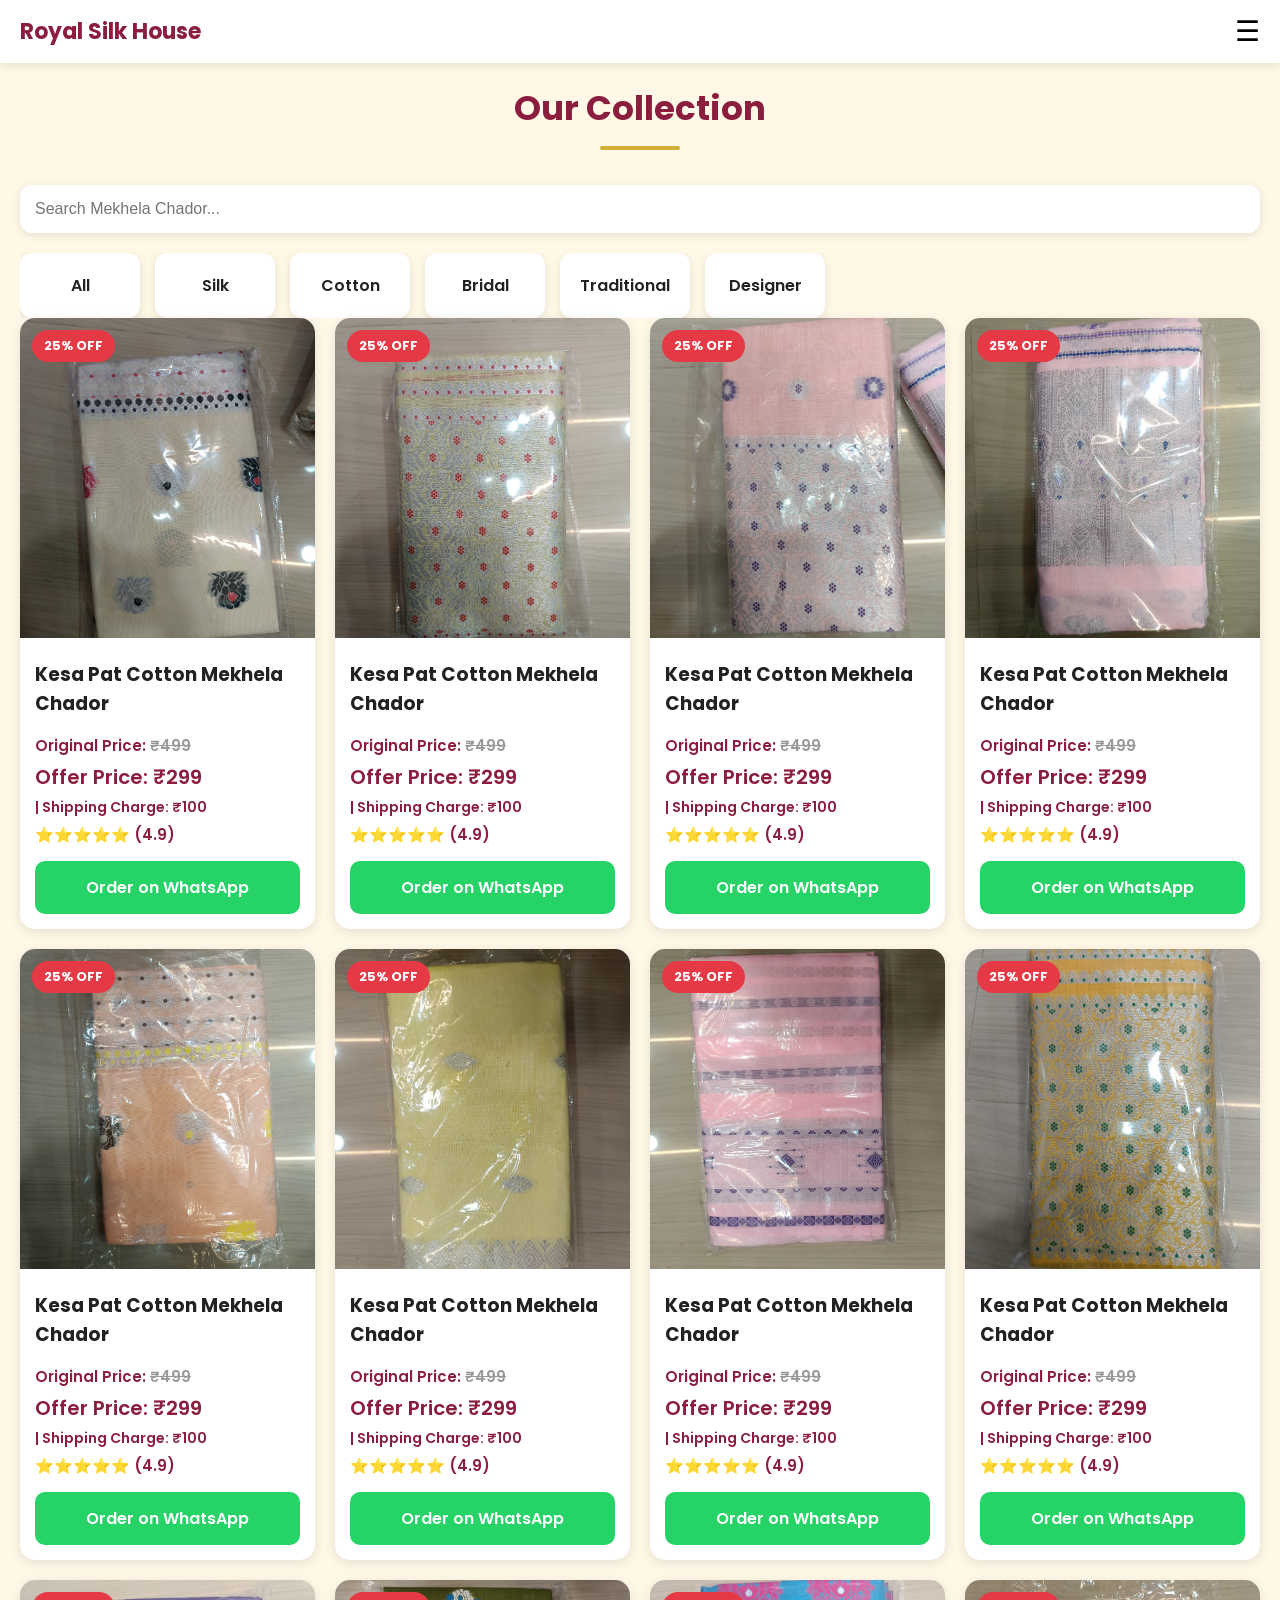
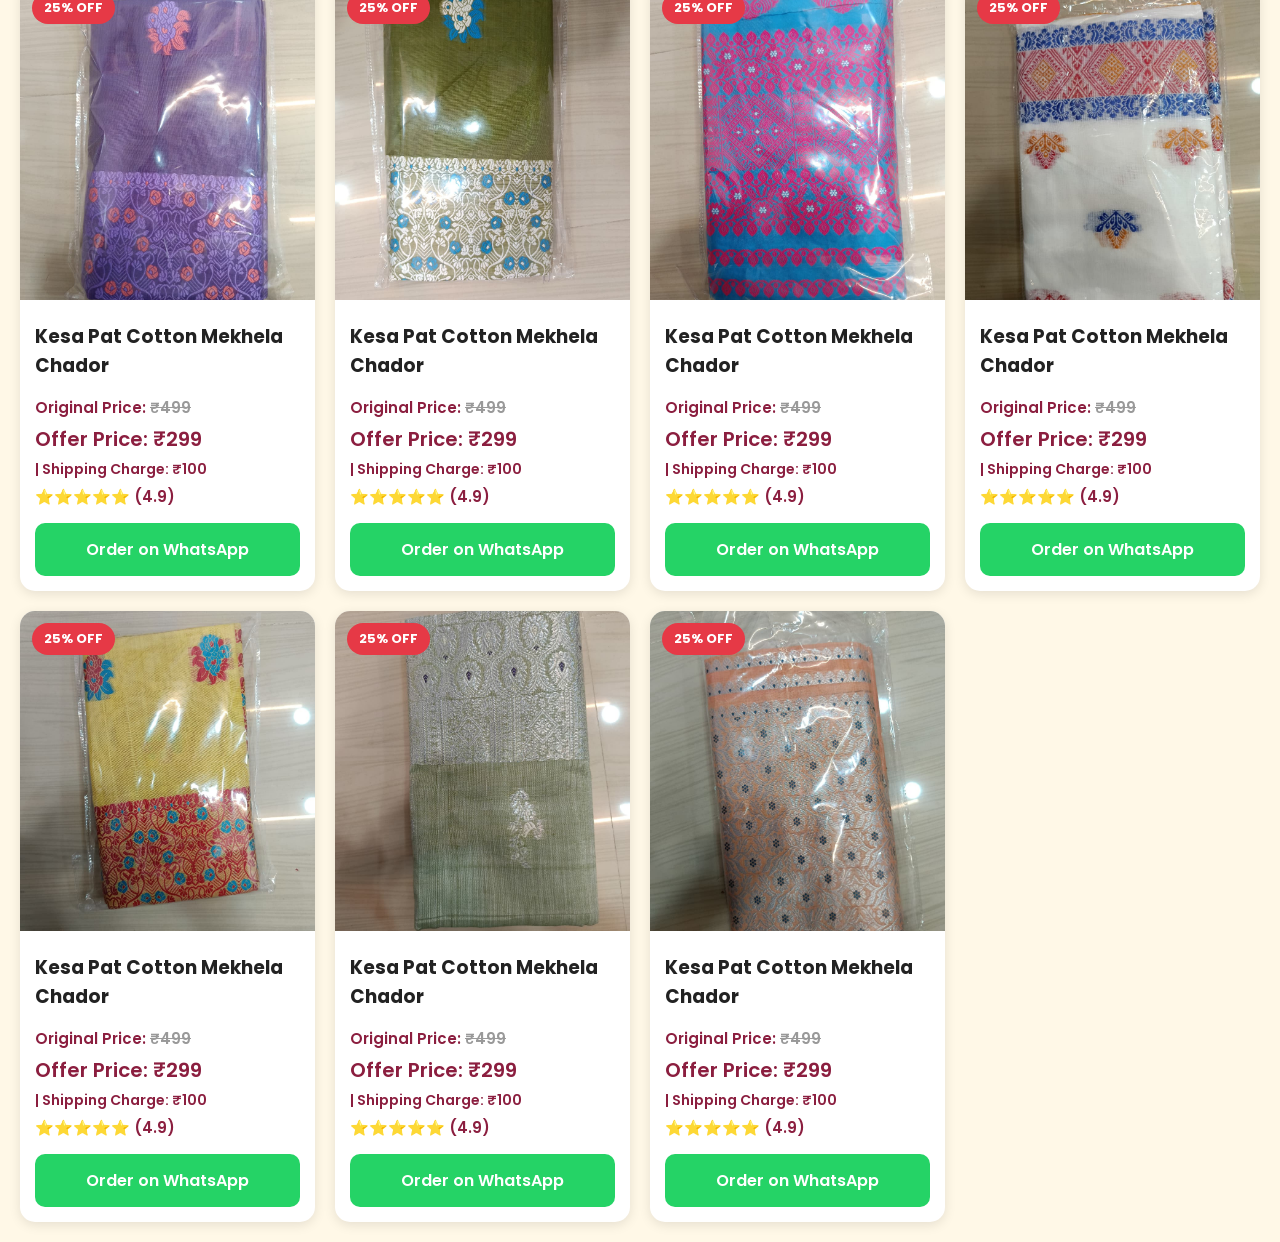
==== shop.html @ 2facc101 "Royal Silk House website" ====
<!DOCTYPE html>
<html lang="en">
<head>
    <meta charset="UTF-8">
    <meta name="viewport" content="width=device-width, initial-scale=1.0">
    <title>Shop | Royal Silk House</title>

    <link rel="stylesheet" href="style.css">

    <link rel="preconnect" href="https://fonts.googleapis.com">
    <link rel="preconnect" href="https://fonts.gstatic.com" crossorigin>
    <link href="https://fonts.googleapis.com/css2?family=Poppins:wght@300;400;500;600;700&display=swap" rel="stylesheet">
</head>
<body>

    <!-- Header -->
    <header class="header">

        <div class="logo">
            <h2>Royal Silk House</h2>
        </div>

        <button class="menu-btn">
            ☰
        </button>

    </header>
    <div class="mobile-menu" id="mobile-menu">

    <a href="index.html"> Home</a>

    <a href="shop.html"> Shop</a>

    <a href="index.html#contact"> Contact</a>

    <a href="https://wa.me/918822016942">💬 WhatsApp</a>

</div>
<section class="shop-page">

    <h2 class="section-title">
        Our Collection
    </h2>

    <div class="search-box">
        <input
            type="text"
            id="search-input"
            placeholder="Search Mekhela Chador..."
        >
    </div>

    <div class="category-container">


        <div class="category-card" data-category="All">All</div>
        
        <div class="category-card" data-category="Silk">Silk</div>

        <div class="category-card" data-category="Cotton">Cotton</div>

        <div class="category-card" data-category="Bridal">Bridal</div>

        <div class="category-card" data-category="Traditional">Traditional</div>

        <div class="category-card" data-category="Designer">Designer</div>

    </div>

    <div class="products-grid" id="products-container">

    </div>
<!-- Product Popup -->

<div class="popup" id="popup">

    <div class="popup-content">

        <span class="close-popup">&times;</span>

        <img id="popup-image">

        <h2 id="popup-name"></h2>

        <p id="popup-original"></p>

        <p id="popup-offer"></p>

        <p id="popup-shipping"></p>

        <a id="popup-whatsapp"
        class="whatsapp-btn"
        target="_blank">

        Order on WhatsApp

        </a>

    </div>

</div>
</section>

   <script src="script.js?v=2"></script>

</body>
</html>
---- style.css ----
*{
    margin:0;
    padding:0;
    box-sizing:border-box;
}

body{
    font-family:'Poppins', sans-serif;
    background:#FFF8E7;
    color:#222;
}

.header{
    background: white;
    padding:15px 20px;
    display:flex;
    justify-content:space-between;
    align-items:center;
    position:sticky;
    top:0;
    z-index:100;
    box-shadow:0 2px 10px rgba(0,0,0,.1);
}

.logo h2{
    color:#8B1E3F;
    font-size:22px;
    font-weight:700;
}

.menu-btn{
    border:none;
    background:none;
    font-size:28px;
    cursor:pointer;
}

.hero{
    min-height:70vh;
    background:
    linear-gradient(rgba(0,0,0,.45),rgba(0,0,0,.45)),
    url("banner.png");
    background-size:cover;
    background-position:center;
    display:flex;
    align-items:center;
    padding:20px;
}

.hero-content{
    color:white;
    max-width:600px;
    animation:fadeIn 1s ease;
}

.hero h1{
    font-size:52px;
    margin-bottom:18px;
    line-height:1.2;
    font-weight:700;
}

.hero p{
    font-size:18px;
    line-height:1.8;
    margin-bottom:30px;
    max-width:520px;
}

.shop-btn{
    display:inline-block;
    background:#D4AF37;
    color:#222;
    text-decoration:none;
    padding:16px 32px;
    border-radius:50px;
    font-weight:700;
    transition:.3s;
}

.shop-btn:hover{
    background:#c89b1e;
    transform:translateY(-3px);
}

.categories{
    padding:50px 20px;
}

.section-title{
    text-align:center;
    color:#8B1E3F;
    margin-bottom:35px;
    font-size:34px;
    font-weight:700;
    position:relative;
}

.section-title::after{
    content:"";
    width:80px;
    height:4px;
    background:#D4AF37;
    display:block;
    margin:12px auto 0;
    border-radius:50px;
}

.category-container{
    display:flex;
    gap:15px;
    overflow-x:auto;
}

.category-container::-webkit-scrollbar{
    display:none;
}

.category-card{
    min-width:120px;
    background:white;
    padding:20px;
    border-radius:12px;
    text-align:center;
    font-weight:600;
    box-shadow:0 2px 10px rgba(0,0,0,.1);
}

.featured-products{
    padding:20px;
}

.products-grid{
    display:grid;
    gap:20px;
}

.product-card{
    background:white;
    border-radius:15px;
    overflow:hidden;
    box-shadow:0 3px 12px rgba(0,0,0,.1);
    transition:0.3s;
}

.product-card:hover{
    transform:translateY(-8px);
    box-shadow:0 8px 20px rgba(0,0,0,.2);
}

.product-card h3{
    padding:15px 15px 8px;
}

.product-card p{
    padding:0 15px;
    color:#8B1E3F;
    font-weight:600;
}

.whatsapp-btn{
    display:block;
    margin:15px;
    text-align:center;
    background:#25D366;
    color:white;
    text-decoration:none;
    padding:14px;
    border-radius:10px;
    font-weight:600;
}

.contact{
    padding:50px 20px;
}

.contact-box{
    background:white;
    padding:30px;
    border-radius:15px;
    text-align:center;
    box-shadow:0 3px 15px rgba(0,0,0,.1);
}

.contact-box h3{
    color:#8B1E3F;
    margin-bottom:10px;
}

.contact-box p{
    margin-bottom:20px;
}

.contact-btn{
    display:inline-block;
    background:#25D366;
    color:white;
    text-decoration:none;
    padding:14px 25px;
    border-radius:10px;
    font-weight:600;
}

.footer{
    background:#8B1E3F;
    color:white;
    text-align:center;
    padding:20px;
    margin-top:50px;
}

.floating-whatsapp{
    position:fixed;
    bottom:20px;
    right:20px;
    background:#25D366;
    color:white;
    text-decoration:none;
    padding:15px 18px;
    border-radius:50px;
    font-weight:600;
    box-shadow:0 5px 20px rgba(0,0,0,.2);
    z-index:1000;
}

.shop-page{
    padding:20px;
}

.search-box{
    margin-bottom:20px;
}

.search-box input{
    width:100%;
    padding:15px;
    border:none;
    border-radius:12px;
    font-size:16px;
    outline:none;
    box-shadow:0 2px 10px rgba(0,0,0,.1);
}

.products-grid{
    display:grid;
    grid-template-columns:repeat(auto-fit,minmax(250px,1fr));
    gap:20px;
}

.product-card img{
    width:100%;
    height:320px;
    object-fit:cover;
    transition:.4s;
}

.product-card:hover img{
    transform:scale(1.05);
}

.about{
    padding:50px 20px;
}

.about-box{
    background:white;
    padding:25px;
    border-radius:15px;
    box-shadow:0 3px 15px rgba(0,0,0,.1);
    text-align:center;
    line-height:1.8;
}

.logo img{
    width:150px;
    height:auto;
}

.shipping{
    display:block;
    color:#666;
    font-size:14px;
    font-weight:500;
    margin-top:5px;
}

/* Product Image */
.product-image{
    position: relative;
    overflow: hidden;
}

.product-image img{
    width:100%;
    height:320px;
    object-fit:cover;
    transition:0.4s;
}

/* Image Zoom */
.product-card:hover .product-image img{
    transform:scale(1.08);
}

/* Card Hover */
.product-card{
    transition:0.3s;
}

.product-card:hover{
    transform:translateY(-8px);
    box-shadow:0 10px 25px rgba(0,0,0,.18);
}

/* Offer Badge */
.offer-badge{
    position:absolute;
    top:12px;
    left:12px;
    background:#e63946;
    color:#fff;
    padding:6px 12px;
    border-radius:20px;
    font-size:13px;
    font-weight:700;
}

.old-price{
    color:#666;
    font-size:15px;
    padding:0 15px;
    margin-top:8px;
}

.old-price span{
    text-decoration:line-through;
    color:#999;
    font-weight:600;
}

.price{
    color:#8B1E3F;
    font-size:20px;
    font-weight:700;
    padding:0 15px;
    margin-top:5px;
}

.rating{
    color:#ff9800;
    font-size:15px;
    font-weight:600;
    padding:0 15px;
    margin-top:5px;
}

/* Mobile Menu */

.mobile-menu{
    display:none;
    flex-direction:column;
    background:white;
    box-shadow:0 5px 15px rgba(0,0,0,.15);
}

.mobile-menu a{
    text-decoration:none;
    color:#222;
    padding:15px 20px;
    border-bottom:1px solid #eee;
    font-weight:600;
}

.mobile-menu a:hover{
    background:#FFF8E7;
}

.mobile-menu.show{
    display:flex;
}

@keyframes fadeIn{

from{
    opacity:0;
    transform:translateY(30px);
}

to{
    opacity:1;
    transform:translateY(0);
}

}

/* Popup */

.popup{

display:none;
position:fixed;
top:0;
left:0;
width:100%;
height:100%;
background:rgba(0,0,0,.7);
justify-content:center;
align-items:center;
z-index:9999;

}

.popup-content{

background:white;
padding:20px;
border-radius:15px;
width:90%;
max-width:400px;
text-align:center;
position:relative;

}

.popup-content img{

width:100%;
border-radius:12px;
margin-bottom:15px;

}

.close-popup{

position:absolute;
top:10px;
right:15px;
font-size:30px;
cursor:pointer;
font-weight:bold;

}
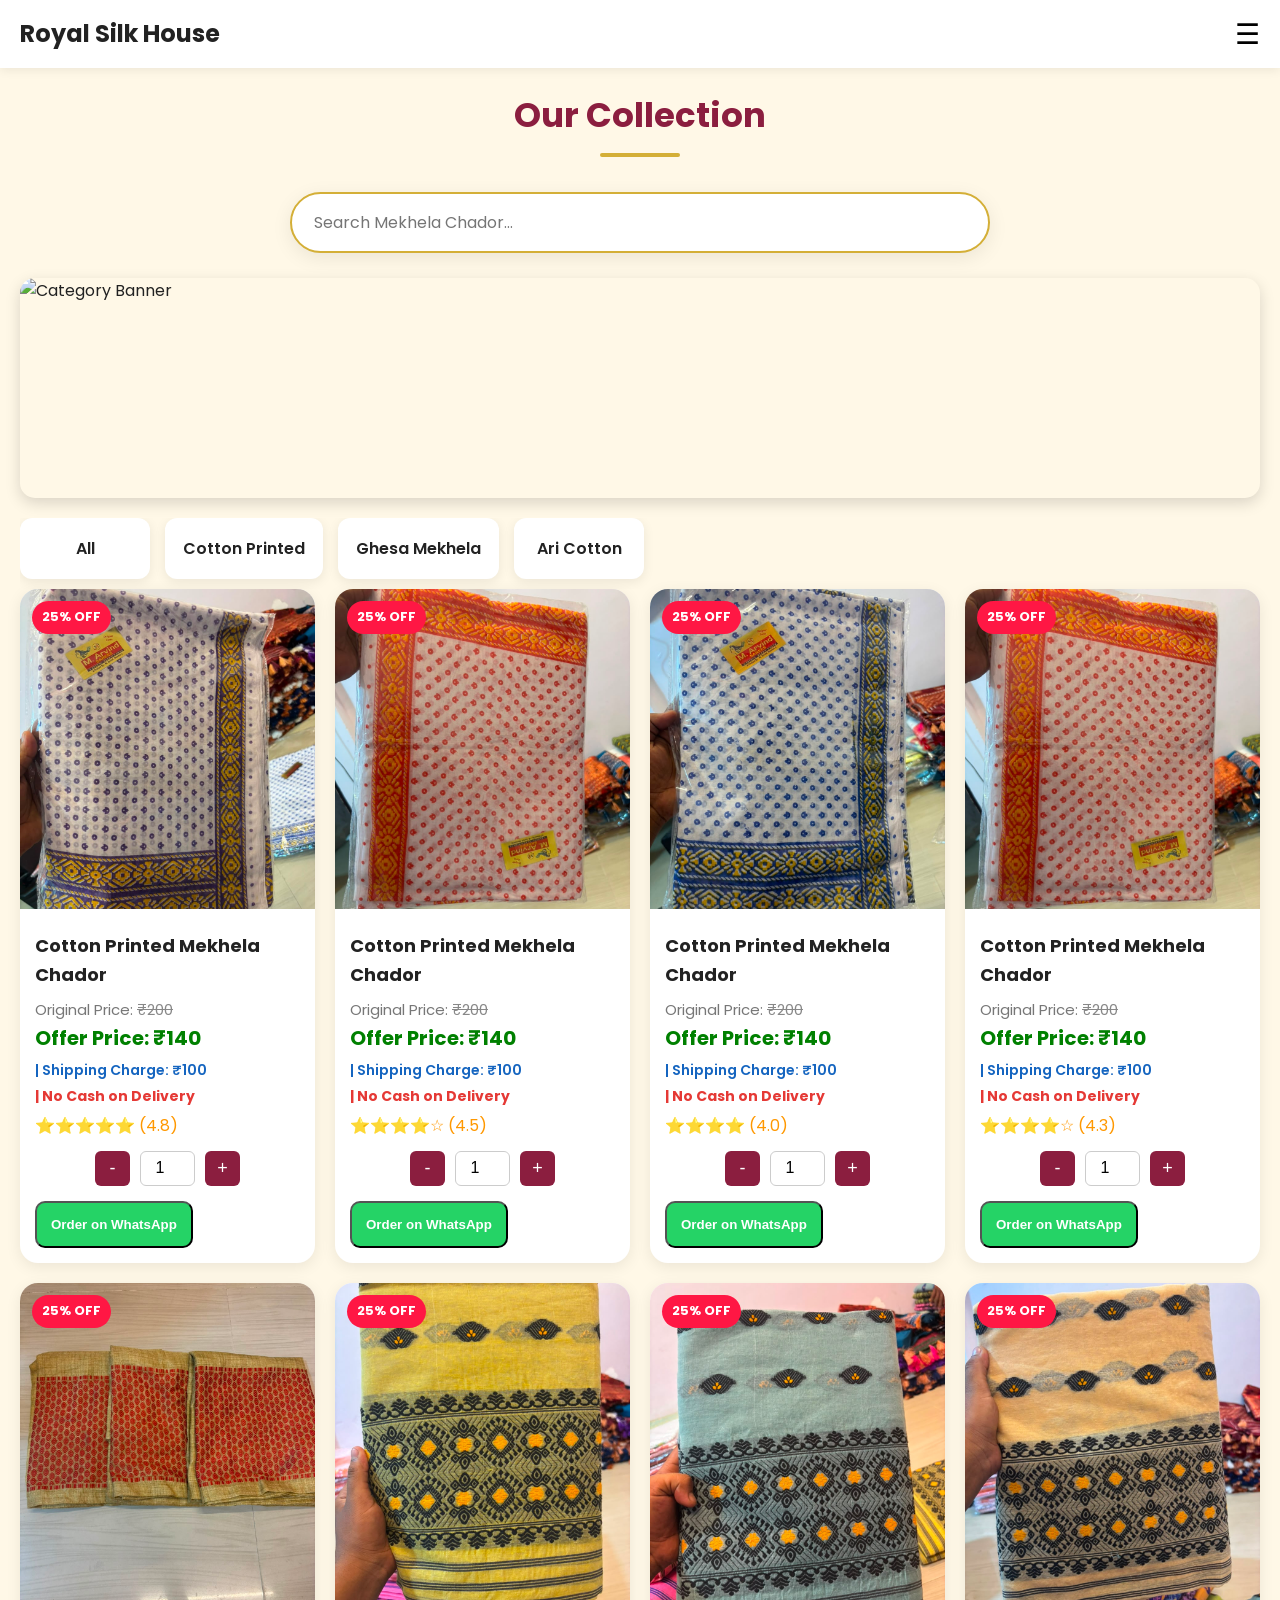
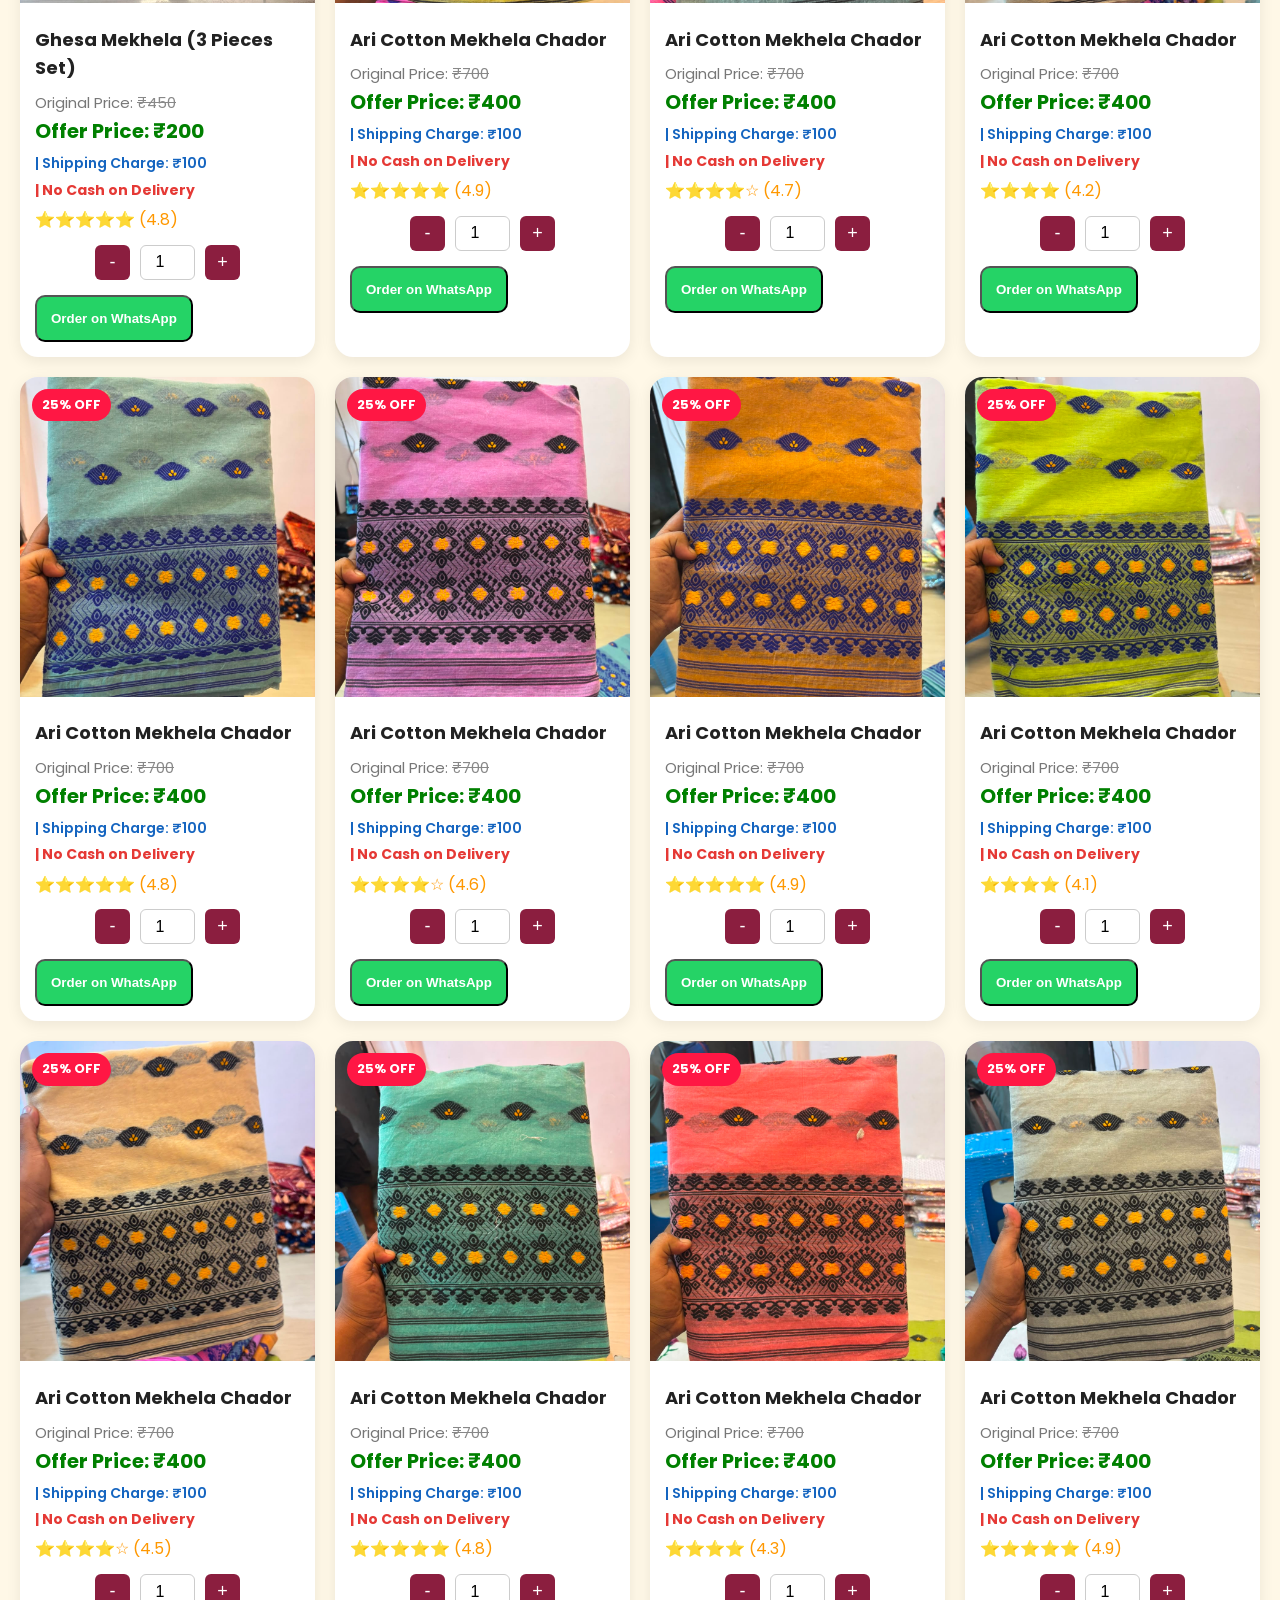
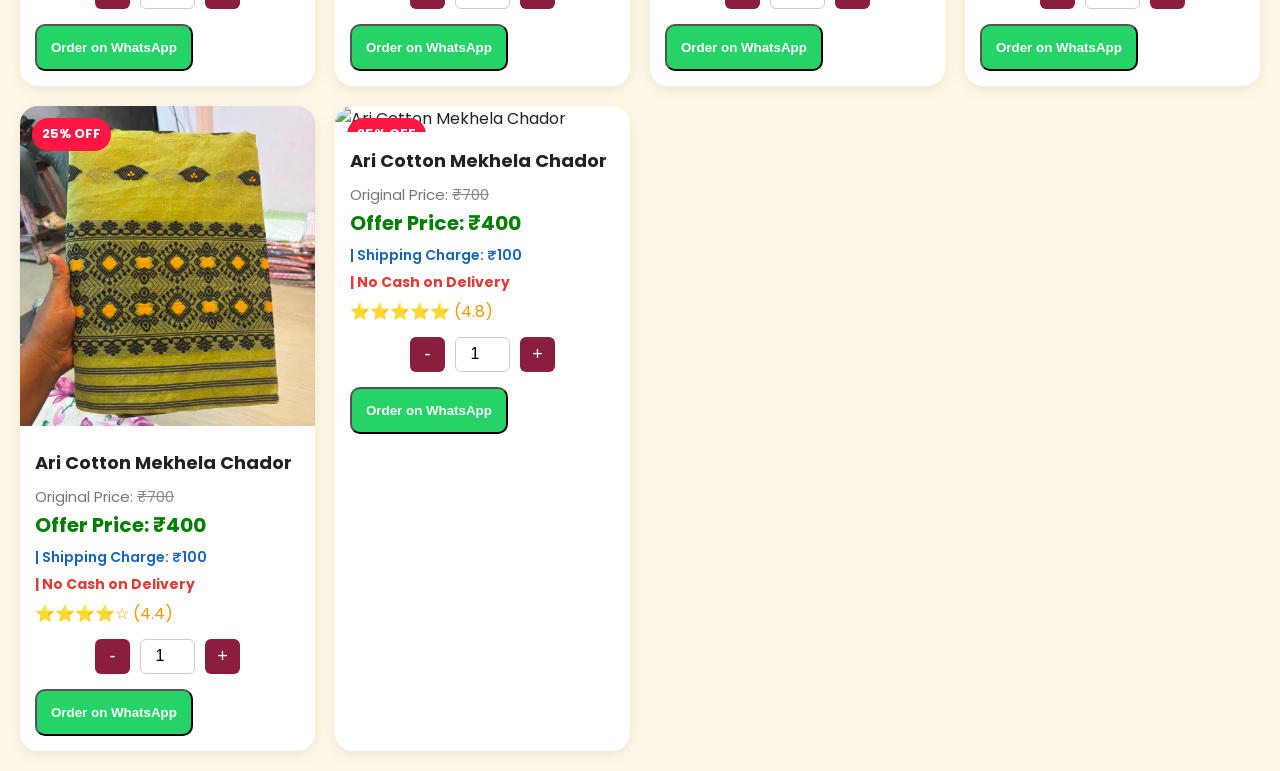
==== commit d37060bb: "B Update mobile product grid [O" ====
--- a/shop.html
+++ b/shop.html
@@ -50,20 +50,25 @@
         >
     </div>
 
+    <div class="category-banner">
+
+        <img
+        id="category-banner-image"
+        src=""
+        alt="Category Banner">
+
+    </div>
+
     <div class="category-container">
 
 
         <div class="category-card" data-category="All">All</div>
         
-        <div class="category-card" data-category="Silk">Silk</div>
+        <div class="category-card" data-category="Cotton Printed">Cotton Printed</div>
 
-        <div class="category-card" data-category="Cotton">Cotton</div>
+        <div class="category-card" data-category="Ghesa Mekhela">Ghesa Mekhela</div>
 
-        <div class="category-card" data-category="Bridal">Bridal</div>
-
-        <div class="category-card" data-category="Traditional">Traditional</div>
-
-        <div class="category-card" data-category="Designer">Designer</div>
+        <div class="category-card" data-category="Ari Cotton">Ari Cotton</div>
 
     </div>
 
--- a/style.css
+++ b/style.css
@@ -1,70 +1,101 @@
+html{
+
+scroll-behavior:smooth;
+
+}
+
 *{
     margin:0;
     padding:0;
     box-sizing:border-box;
 }
 
+html{
+    scroll-behavior:smooth;
+}
+
 body{
-    font-family:'Poppins', sans-serif;
+    font-family:'Poppins',sans-serif;
     background:#FFF8E7;
     color:#222;
-}
+    line-height:1.6;
+}
+
+/* =========================
+   HEADER
+========================= */
 
 .header{
-    background: white;
+    position:sticky;
+    top:0;
+    z-index:1000;
+    background:#fff;
     padding:15px 20px;
     display:flex;
     justify-content:space-between;
     align-items:center;
-    position:sticky;
-    top:0;
-    z-index:100;
-    box-shadow:0 2px 10px rgba(0,0,0,.1);
-}
-
-.logo h2{
-    color:#8B1E3F;
-    font-size:22px;
-    font-weight:700;
+    box-shadow:0 2px 10px rgba(0,0,0,.08);
+}
+
+@media(max-width:768px){
+
+.header{
+
+padding:12px 18px;
+
+}
+
+.logo img{
+
+width:120px;
+
+}
+
+}
+
+.logo img{
+    width:150px;
+    height:auto;
 }
 
 .menu-btn{
+    background:none;
     border:none;
-    background:none;
     font-size:28px;
     cursor:pointer;
 }
 
+/* =========================
+   HERO SECTION
+========================= */
+
 .hero{
-    min-height:70vh;
+    min-height:75vh;
+    display:flex;
+    align-items:center;
+    padding:40px;
     background:
     linear-gradient(rgba(0,0,0,.45),rgba(0,0,0,.45)),
     url("banner.png");
     background-size:cover;
     background-position:center;
-    display:flex;
-    align-items:center;
-    padding:20px;
+    color:white;
 }
 
 .hero-content{
-    color:white;
     max-width:600px;
     animation:fadeIn 1s ease;
 }
 
 .hero h1{
     font-size:52px;
+    line-height:1.2;
     margin-bottom:18px;
-    line-height:1.2;
-    font-weight:700;
 }
 
 .hero p{
     font-size:18px;
-    line-height:1.8;
     margin-bottom:30px;
-    max-width:520px;
 }
 
 .shop-btn{
@@ -72,44 +103,52 @@
     background:#D4AF37;
     color:#222;
     text-decoration:none;
-    padding:16px 32px;
+    padding:15px 32px;
     border-radius:50px;
     font-weight:700;
     transition:.3s;
 }
 
 .shop-btn:hover{
+    transform:translateY(-3px);
     background:#c89b1e;
-    transform:translateY(-3px);
-}
-
-.categories{
-    padding:50px 20px;
-}
+}
+
+/* =========================
+   SECTION TITLE
+========================= */
 
 .section-title{
     text-align:center;
+    font-size:34px;
     color:#8B1E3F;
     margin-bottom:35px;
-    font-size:34px;
     font-weight:700;
-    position:relative;
 }
 
 .section-title::after{
     content:"";
+    display:block;
     width:80px;
     height:4px;
     background:#D4AF37;
-    display:block;
-    margin:12px auto 0;
-    border-radius:50px;
+    margin:10px auto;
+    border-radius:30px;
+}
+
+/* =========================
+   CATEGORIES
+========================= */
+
+.categories{
+    padding:60px 20px;
 }
 
 .category-container{
     display:flex;
     gap:15px;
     overflow-x:auto;
+    padding-bottom:10px;
 }
 
 .category-container::-webkit-scrollbar{
@@ -117,78 +156,238 @@
 }
 
 .category-card{
-    min-width:120px;
-    background:white;
-    padding:20px;
+    min-width:130px;
+    background:#fff;
+    padding:18px;
+    text-align:center;
     border-radius:12px;
-    text-align:center;
     font-weight:600;
-    box-shadow:0 2px 10px rgba(0,0,0,.1);
-}
+    box-shadow:0 3px 12px rgba(0,0,0,.08);
+    transition:.3s;
+}
+
+.category-card:hover{
+    background:#8B1E3F;
+    color:white;
+    cursor:pointer;
+}
+
+/* =========================
+   ANIMATION
+========================= */
+
+@keyframes fadeIn{
+
+from{
+    opacity:0;
+    transform:translateY(25px);
+}
+
+to{
+    opacity:1;
+    transform:translateY(0);
+}
+
+}
+
+/* =========================
+   PRODUCTS
+========================= */
 
 .featured-products{
     padding:20px;
 }
 
-.products-grid{
+/* Homepage Special Offers */
+
+#special-products{
+    display:flex;
+    overflow-x:auto;
+    gap:25px;
+    padding:10px 20px;
+    scroll-behavior:smooth;
+}
+
+#special-products::-webkit-scrollbar{
+    display:none;
+}
+
+#special-products .product-card{
+    flex:0 0 300px;   /* Card width */
+}
+
+#special-products::-webkit-scrollbar{
+    display:none;
+}
+
+#special-products .product-card{
+    min-width:260px;
+    flex-shrink:0;
+}
+
+/* Shop Page */
+
+.shop-page{
+    padding:20px;
+}
+
+.shop-page .products-grid{
     display:grid;
+    grid-template-columns:repeat(4,1fr);
     gap:20px;
 }
 
+/* Product Card */
+
 .product-card{
-    background:white;
-    border-radius:15px;
+    background:#fff;
+    border-radius:18px;
     overflow:hidden;
-    box-shadow:0 3px 12px rgba(0,0,0,.1);
-    transition:0.3s;
+    box-shadow:0 4px 15px rgba(0,0,0,.08);
+    transition:.3s;
 }
 
 .product-card:hover{
     transform:translateY(-8px);
-    box-shadow:0 8px 20px rgba(0,0,0,.2);
-}
+    box-shadow:0 10px 25px rgba(0,0,0,.18);
+}
+
+/* Image */
+
+.product-image{
+    position:relative;
+    overflow:hidden;
+}
+
+.product-image img,
+.product-card img{
+    width:100%;
+    height:320px;
+    object-fit:cover;
+    transition:.4s;
+}
+
+.product-card:hover img{
+    transform:scale(1.05);
+}
+
+/* Offer Badge */
+
+.offer-badge{
+    position:absolute;
+    top:12px;
+    left:12px;
+    background:#e63946;
+    color:#fff;
+    padding:6px 12px;
+    border-radius:25px;
+    font-size:13px;
+    font-weight:700;
+}
+
+/* Product Text */
 
 .product-card h3{
     padding:15px 15px 8px;
-}
-
-.product-card p{
+    font-size:18px;
+}
+
+.old-price{
+    padding:0 15px;
+    color:#777;
+    font-size:15px;
+}
+
+.old-price span{
+    text-decoration:line-through;
+}
+
+.price{
     padding:0 15px;
     color:#8B1E3F;
-    font-weight:600;
-}
+    font-size:22px;
+    font-weight:700;
+}
+
+.shipping{
+    padding:0 15px;
+    margin-top:5px;
+    color:#666;
+    font-size:14px;
+}
+
+.rating{
+    padding:0 15px;
+    margin-top:6px;
+    color:#ff9800;
+}
+
+/* WhatsApp Button */
 
 .whatsapp-btn{
     display:block;
     margin:15px;
+    padding:14px;
     text-align:center;
     background:#25D366;
     color:white;
     text-decoration:none;
-    padding:14px;
     border-radius:10px;
     font-weight:600;
-}
+    transition:.3s;
+}
+
+.whatsapp-btn:hover{
+    background:#1fb45b;
+}
+
+/* =========================
+   ABOUT SECTION
+========================= */
+
+.about{
+    padding:60px 20px;
+}
+
+.about-box{
+    max-width:900px;
+    margin:auto;
+    background:#fff;
+    padding:30px;
+    border-radius:18px;
+    box-shadow:0 5px 18px rgba(0,0,0,.08);
+    text-align:center;
+    line-height:1.9;
+    font-size:17px;
+}
+
+/* =========================
+   CONTACT
+========================= */
 
 .contact{
-    padding:50px 20px;
+    padding:60px 20px;
 }
 
 .contact-box{
+    max-width:700px;
+    margin:auto;
     background:white;
-    padding:30px;
-    border-radius:15px;
+    padding:35px;
+    border-radius:18px;
     text-align:center;
-    box-shadow:0 3px 15px rgba(0,0,0,.1);
+    box-shadow:0 5px 18px rgba(0,0,0,.08);
 }
 
 .contact-box h3{
     color:#8B1E3F;
+    font-size:28px;
     margin-bottom:10px;
 }
 
 .contact-box p{
-    margin-bottom:20px;
+    margin-bottom:25px;
+    color:#666;
 }
 
 .contact-btn{
@@ -196,18 +395,33 @@
     background:#25D366;
     color:white;
     text-decoration:none;
-    padding:14px 25px;
-    border-radius:10px;
+    padding:15px 30px;
+    border-radius:50px;
     font-weight:600;
-}
+    transition:.3s;
+}
+
+.contact-btn:hover{
+    background:#1fb45b;
+    transform:translateY(-3px);
+}
+
+/* =========================
+   FOOTER
+========================= */
 
 .footer{
     background:#8B1E3F;
     color:white;
     text-align:center;
-    padding:20px;
-    margin-top:50px;
-}
+    padding:25px;
+    margin-top:60px;
+    font-size:15px;
+}
+
+/* =========================
+   FLOATING WHATSAPP
+========================= */
 
 .floating-whatsapp{
     position:fixed;
@@ -216,157 +430,99 @@
     background:#25D366;
     color:white;
     text-decoration:none;
-    padding:15px 18px;
+    padding:15px 22px;
     border-radius:50px;
-    font-weight:600;
-    box-shadow:0 5px 20px rgba(0,0,0,.2);
-    z-index:1000;
-}
-
-.shop-page{
+    font-weight:700;
+    box-shadow:0 8px 20px rgba(0,0,0,.25);
+    transition:.3s;
+    z-index:999;
+}
+
+.floating-whatsapp:hover{
+    transform:scale(1.08);
+}
+
+/* =========================
+   POPUP
+========================= */
+
+.popup{
+    display:none;
+    position:fixed;
+    top:0;
+    left:0;
+    width:100%;
+    height:100%;
+    background:rgba(0,0,0,.7);
+    justify-content:center;
+    align-items:center;
+    z-index:9999;
+}
+
+.popup-content{
+    background:white;
+    width:90%;
+    max-width:420px;
+    border-radius:20px;
     padding:20px;
-}
-
-.search-box{
-    margin-bottom:20px;
-}
-
-.search-box input{
+    position:relative;
+    text-align:center;
+    animation:popupShow .3s ease;
+}
+
+.popup-content img{
     width:100%;
-    padding:15px;
-    border:none;
-    border-radius:12px;
-    font-size:16px;
-    outline:none;
-    box-shadow:0 2px 10px rgba(0,0,0,.1);
-}
-
-.products-grid{
-    display:grid;
-    grid-template-columns:repeat(auto-fit,minmax(250px,1fr));
-    gap:20px;
-}
-
-.product-card img{
-    width:100%;
-    height:320px;
-    object-fit:cover;
-    transition:.4s;
-}
-
-.product-card:hover img{
-    transform:scale(1.05);
-}
-
-.about{
-    padding:50px 20px;
-}
-
-.about-box{
-    background:white;
-    padding:25px;
     border-radius:15px;
-    box-shadow:0 3px 15px rgba(0,0,0,.1);
-    text-align:center;
-    line-height:1.8;
-}
-
-.logo img{
-    width:150px;
-    height:auto;
-}
-
-.shipping{
-    display:block;
-    color:#666;
-    font-size:14px;
-    font-weight:500;
-    margin-top:5px;
-}
-
-/* Product Image */
-.product-image{
-    position: relative;
-    overflow: hidden;
-}
-
-.product-image img{
-    width:100%;
-    height:320px;
-    object-fit:cover;
-    transition:0.4s;
-}
-
-/* Image Zoom */
-.product-card:hover .product-image img{
-    transform:scale(1.08);
-}
-
-/* Card Hover */
-.product-card{
-    transition:0.3s;
-}
-
-.product-card:hover{
-    transform:translateY(-8px);
-    box-shadow:0 10px 25px rgba(0,0,0,.18);
-}
-
-/* Offer Badge */
-.offer-badge{
+    margin-bottom:15px;
+}
+
+.popup-content h2{
+    color:#8B1E3F;
+    margin-bottom:10px;
+}
+
+.close-popup{
     position:absolute;
+    right:18px;
     top:12px;
-    left:12px;
-    background:#e63946;
-    color:#fff;
-    padding:6px 12px;
-    border-radius:20px;
-    font-size:13px;
-    font-weight:700;
-}
-
-.old-price{
-    color:#666;
-    font-size:15px;
-    padding:0 15px;
-    margin-top:8px;
-}
-
-.old-price span{
-    text-decoration:line-through;
-    color:#999;
-    font-weight:600;
-}
-
-.price{
-    color:#8B1E3F;
-    font-size:20px;
-    font-weight:700;
-    padding:0 15px;
-    margin-top:5px;
-}
-
-.rating{
-    color:#ff9800;
-    font-size:15px;
-    font-weight:600;
-    padding:0 15px;
-    margin-top:5px;
-}
-
-/* Mobile Menu */
+    font-size:30px;
+    cursor:pointer;
+    font-weight:bold;
+}
+
+@keyframes popupShow{
+
+from{
+    opacity:0;
+    transform:scale(.8);
+}
+
+to{
+    opacity:1;
+    transform:scale(1);
+}
+
+}
+
+/* =========================
+   NAVIGATION LINKS
+========================= */
 
 .mobile-menu{
     display:none;
     flex-direction:column;
     background:white;
-    box-shadow:0 5px 15px rgba(0,0,0,.15);
+    box-shadow:0 5px 15px rgba(0,0,0,.12);
+}
+
+.mobile-menu.show{
+    display:flex;
 }
 
 .mobile-menu a{
     text-decoration:none;
     color:#222;
-    padding:15px 20px;
+    padding:16px 20px;
     border-bottom:1px solid #eee;
     font-weight:600;
 }
@@ -375,68 +531,382 @@
     background:#FFF8E7;
 }
 
-.mobile-menu.show{
+/* ===========================
+   MOBILE RESPONSIVE
+=========================== */
+
+@media (max-width:768px){
+
+.hero{
+    min-height:60vh;
+    background-position:center;
+}
+
+.hero-content{
+    max-width:100%;
+    text-align:center;
+}
+
+.hero h1{
+    font-size:34px;
+    line-height:1.2;
+}
+
+.hero p{
+    font-size:15px;
+    line-height:1.7;
+}
+
+.shop-btn{
+    padding:12px 25px;
+}
+
+.logo img{
+    width:110px;
+}
+
+.section-title{
+    font-size:28px;
+}
+
+}
+
+@media(max-width:768px){
+
+#special-products{
     display:flex;
-}
-
-@keyframes fadeIn{
-
-from{
-    opacity:0;
-    transform:translateY(30px);
-}
-
-to{
-    opacity:1;
-    transform:translateY(0);
-}
-
-}
-
-/* Popup */
-
-.popup{
-
-display:none;
-position:fixed;
-top:0;
-left:0;
+    width:100%;
+    gap:20px;
+    overflow-x:auto;
+    padding:20px;
+    scroll-behavior:smooth;
+    align-items:stretch;
+}
+
+#special-products::-webkit-scrollbar{
+    display:none;
+}
+
+#special-products .product-card{
+    flex:0 0 320px;
+}
+
+}
+
+@media(max-width:768px){
+
+.shop-page .products-grid{
+
+grid-template-columns:repeat(3,1fr);
+
+gap:8px;
+
+}
+
+.shop-page .product-card img{
+
+height:120px;
+
+}
+
+.shop-page h3{
+
+font-size:11px;
+
+}
+
+.shop-page .price{
+
+font-size:12px;
+
+}
+
+.shop-page .old-price{
+
+font-size:10px;
+
+}
+
+.shop-page .shipping{
+
+font-size:10px;
+
+}
+
+.shop-page .rating{
+
+font-size:10px;
+
+}
+
+.shop-page .whatsapp-btn{
+
+font-size:10px;
+
+padding:7px;
+
+}
+
+}
+
+.category-card{
+
+cursor:pointer;
+transition:.3s;
+
+}
+
+.category-card:hover{
+
+background:#8B1E3F;
+color:white;
+transform:translateY(-4px);
+
+}
+
+.whatsapp-btn{
+
+transition:.3s;
+
+}
+
+.whatsapp-btn:hover{
+
+transform:scale(1.03);
+
+}
+
+.floating-whatsapp{
+
+animation:float 2s infinite;
+
+}
+
+@keyframes float{
+
+0%{
+
+transform:translateY(0);
+
+}
+
+50%{
+
+transform:translateY(-5px);
+
+}
+
+100%{
+
+transform:translateY(0);
+
+}
+
+}
+
+.search-box{
+    width:100%;
+    max-width:700px;
+    margin:25px auto;
+}
+
+.search-box input{
+    width:100%;
+    padding:16px 22px;
+    border:2px solid #D4AF37;
+    border-radius:50px;
+    font-size:16px;
+    font-family:'Poppins',sans-serif;
+    background:#fff;
+    outline:none;
+    transition:.3s;
+    box-shadow:0 5px 20px rgba(0,0,0,.08);
+}
+
+.search-box input:focus{
+    border-color:#8B1E3F;
+    box-shadow:0 8px 25px rgba(139,30,63,.18);
+}
+
+@media(max-width:768px){
+
+.search-box{
+    max-width:100%;
+    margin:18px auto;
+}
+
+.search-box input{
+    padding:14px 18px;
+    font-size:15px;
+}
+
+}
+
+.cod{
+    color:#d32f2f;
+    font-size:13px;
+    font-weight:600;
+    padding:0 15px;
+    margin-top:4px;
+}
+
+.quantity-box{
+    display:flex;
+    justify-content:center;
+    align-items:center;
+    gap:10px;
+    margin:12px 15px;
+}
+
+.quantity-box button{
+    width:35px;
+    height:35px;
+    border:none;
+    background:#8B1E3F;
+    color:#fff;
+    border-radius:6px;
+    cursor:pointer;
+    font-size:18px;
+}
+
+.quantity-box input{
+    width:55px;
+    height:35px;
+    text-align:center;
+    border:1px solid #ccc;
+    border-radius:6px;
+    font-size:16px;
+}
+
+@media (max-width:768px){
+
+.hero{
+    height:75vh;
+    background-position:center;
+    background-size:cover;
+}
+
+.hero-content{
+    padding:0 20px;
+}
+
+.hero h1{
+    font-size:52px;
+    line-height:1.1;
+}
+
+.hero p{
+    font-size:22px;
+    margin-top:15px;
+}
+
+}
+
+.scroll-text{
+
+text-align:center;
+
+color:#8b1e3f;
+
+font-weight:600;
+
+margin-top:-10px;
+
+margin-bottom:20px;
+
+font-size:14px;
+
+}
+
+.category-banner{
+    width:100%;
+    margin:20px 0;
+    border-radius:15px;
+    overflow:hidden;
+    box-shadow:0 5px 15px rgba(0,0,0,.15);
+}
+
+.category-banner img{
+    width:100%;
+    height:220px;
+    object-fit:cover;
+    display:block;
+}
+
+/* ===== Premium Product Design ===== */
+
+.cod{
+    color:#e53935;
+    font-weight:700;
+    font-size:14px;
+}
+
+.shipping{
+    color:#1565c0;
+    font-weight:600;
+}
+
+.price{
+    color:#008000;
+    font-size:20px;
+    font-weight:bold;
+}
+
+.old-price span{
+    text-decoration:line-through;
+    color:#888;
+}
+
+.product-card{
+    transition:.3s;
+}
+
+.product-card:hover{
+    transform:translateY(-5px);
+    box-shadow:0 12px 30px rgba(0,0,0,.15);
+}
+
+.offer-badge{
+    background:#ff1744;
+    color:#fff;
+    font-weight:bold;
+    padding:6px 10px;
+    border-radius:20px;
+    font-size:13px;
+}
+
+/* ===========================
+   MOBILE PRODUCT GRID
+=========================== */
+
+@media (max-width:768px){
+
+.products-grid{
+
+display:grid;
+
+grid-template-columns:repeat(2,1fr);
+
+gap:12px;
+
+padding:10px;
+
+}
+
+.product-card{
+
 width:100%;
-height:100%;
-background:rgba(0,0,0,.7);
-justify-content:center;
-align-items:center;
-z-index:9999;
-
-}
-
-.popup-content{
-
-background:white;
-padding:20px;
-border-radius:15px;
-width:90%;
-max-width:400px;
-text-align:center;
-position:relative;
-
-}
-
-.popup-content img{
-
-width:100%;
-border-radius:12px;
-margin-bottom:15px;
-
-}
-
-.close-popup{
-
-position:absolute;
-top:10px;
-right:15px;
-font-size:30px;
-cursor:pointer;
-font-weight:bold;
+
+margin:0;
+
+}
+
+.product-card img{
+
+height:180px;
+
+object-fit:cover;
+
+}
 
 }
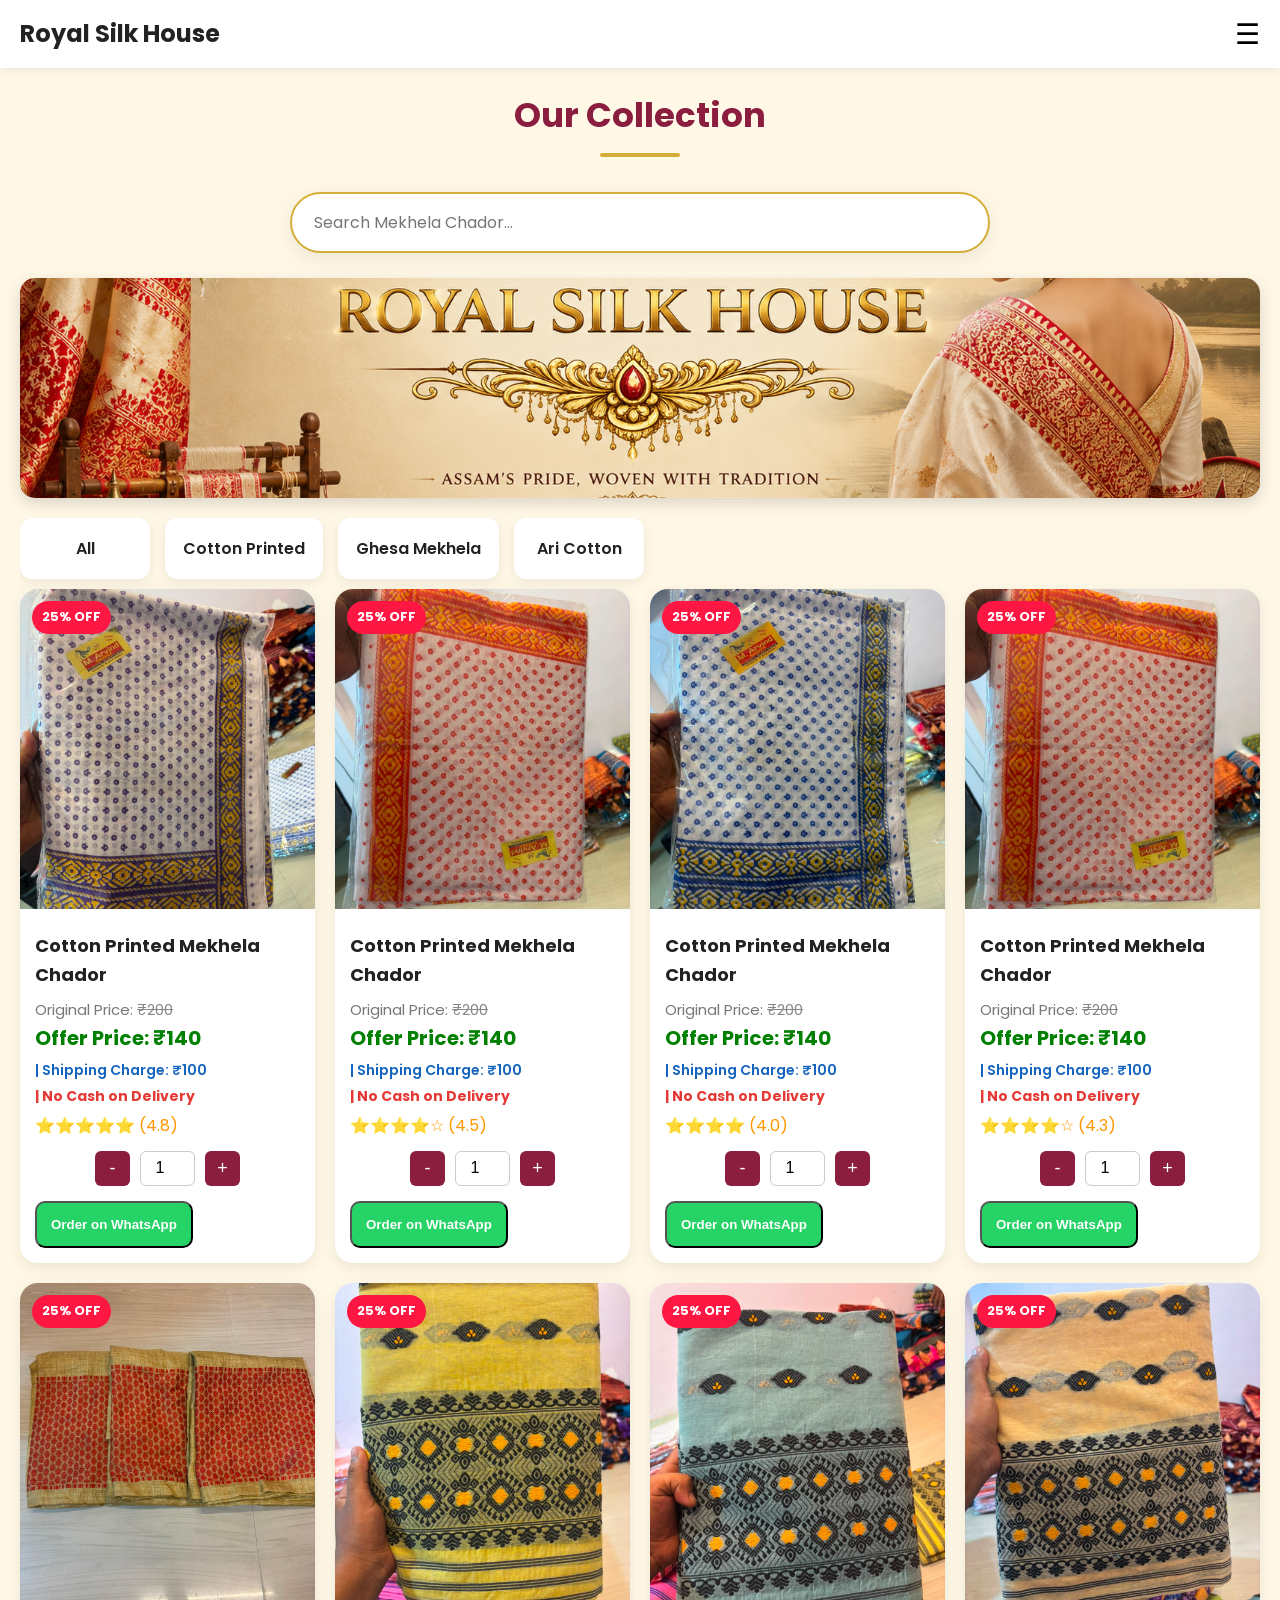
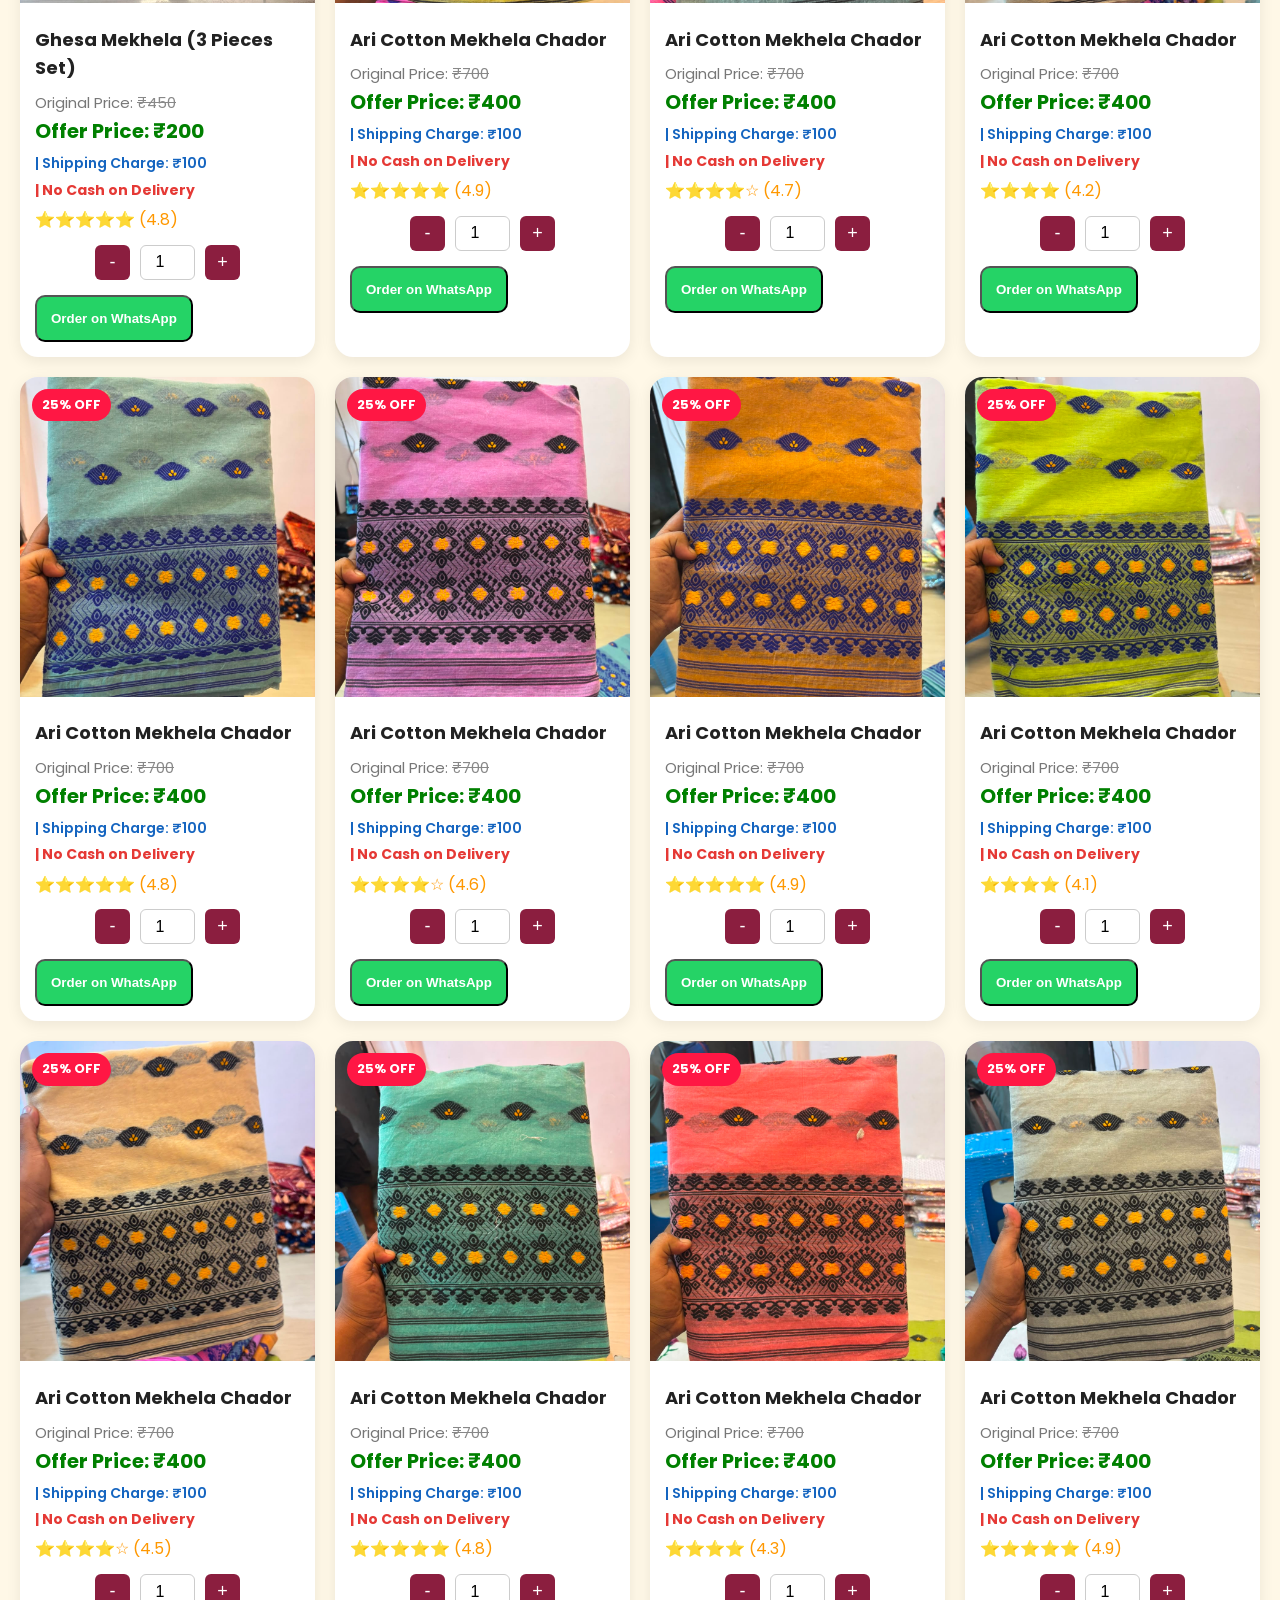
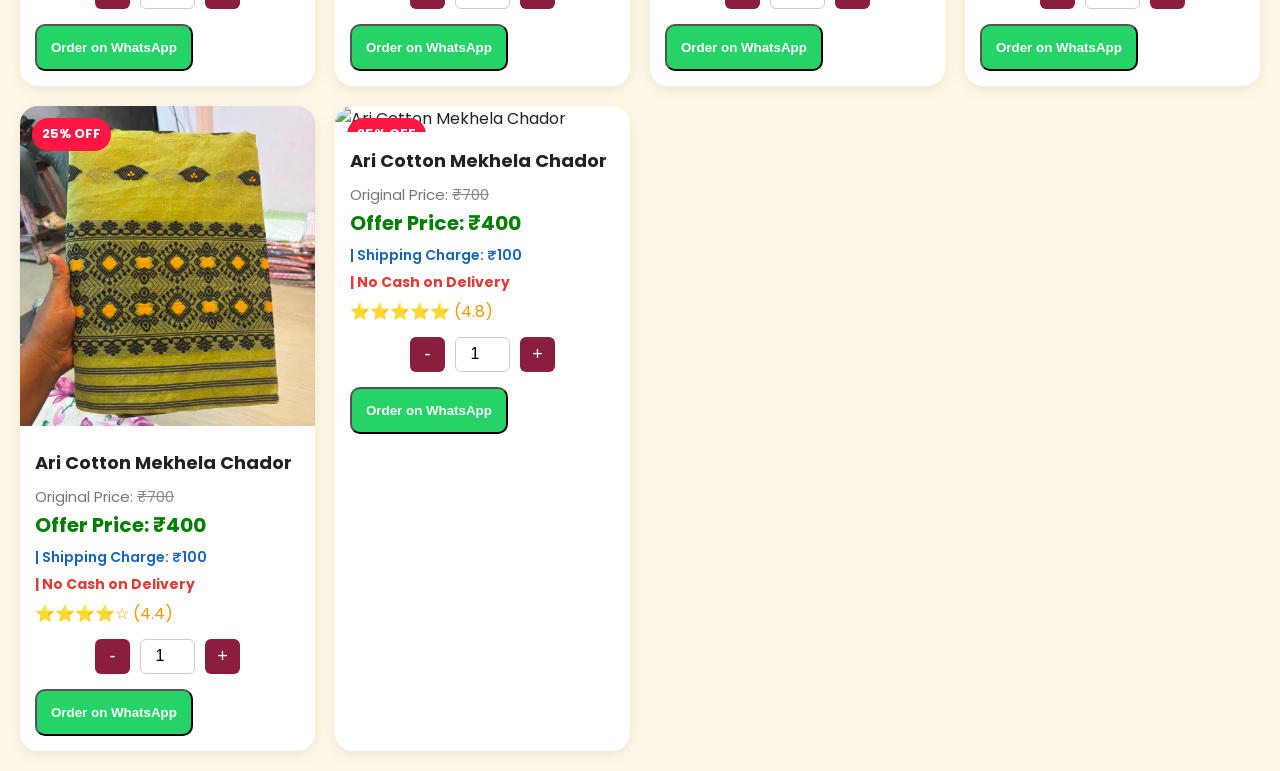
==== commit 3981df3a: "Add direct product links" ====
--- a/shop.html
+++ b/shop.html
@@ -85,6 +85,8 @@
 
         <img id="popup-image">
 
+        <img id="popup-extra-image">
+
         <h2 id="popup-name"></h2>
 
         <p id="popup-original"></p>
--- a/style.css
+++ b/style.css
@@ -909,4 +909,31 @@
 
 }
 
+}
+
+/* ===========================
+   FINAL MOBILE SHOP FIX
+=========================== */
+
+@media (max-width:768px){
+
+    .shop-page .products-grid{
+        display:grid;
+        grid-template-columns:repeat(2, minmax(0, 1fr));
+        gap:12px;
+        padding:10px 0;
+    }
+
+    .shop-page .product-card{
+        width:100%;
+        min-width:0;
+        margin:0;
+    }
+
+    .shop-page .product-card img{
+        width:100%;
+        height:180px;
+        object-fit:cover;
+    }
+
 }
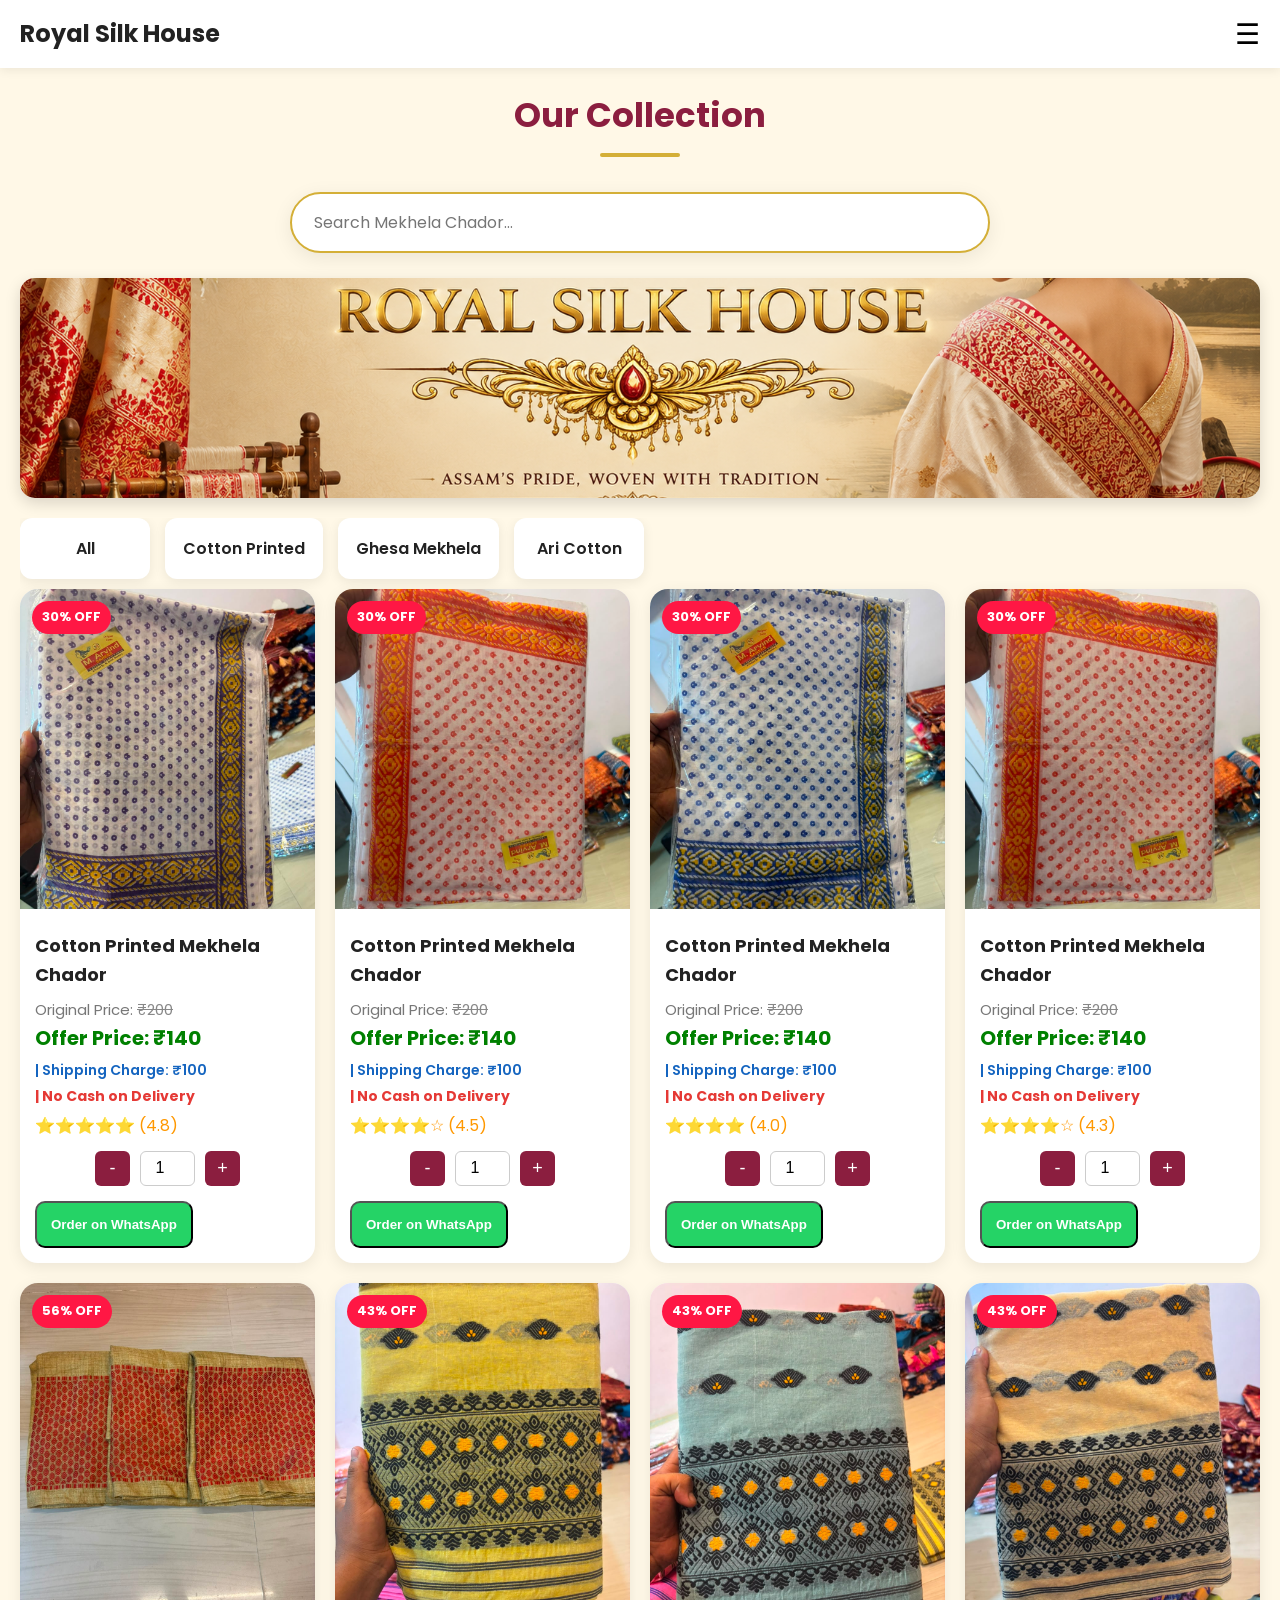
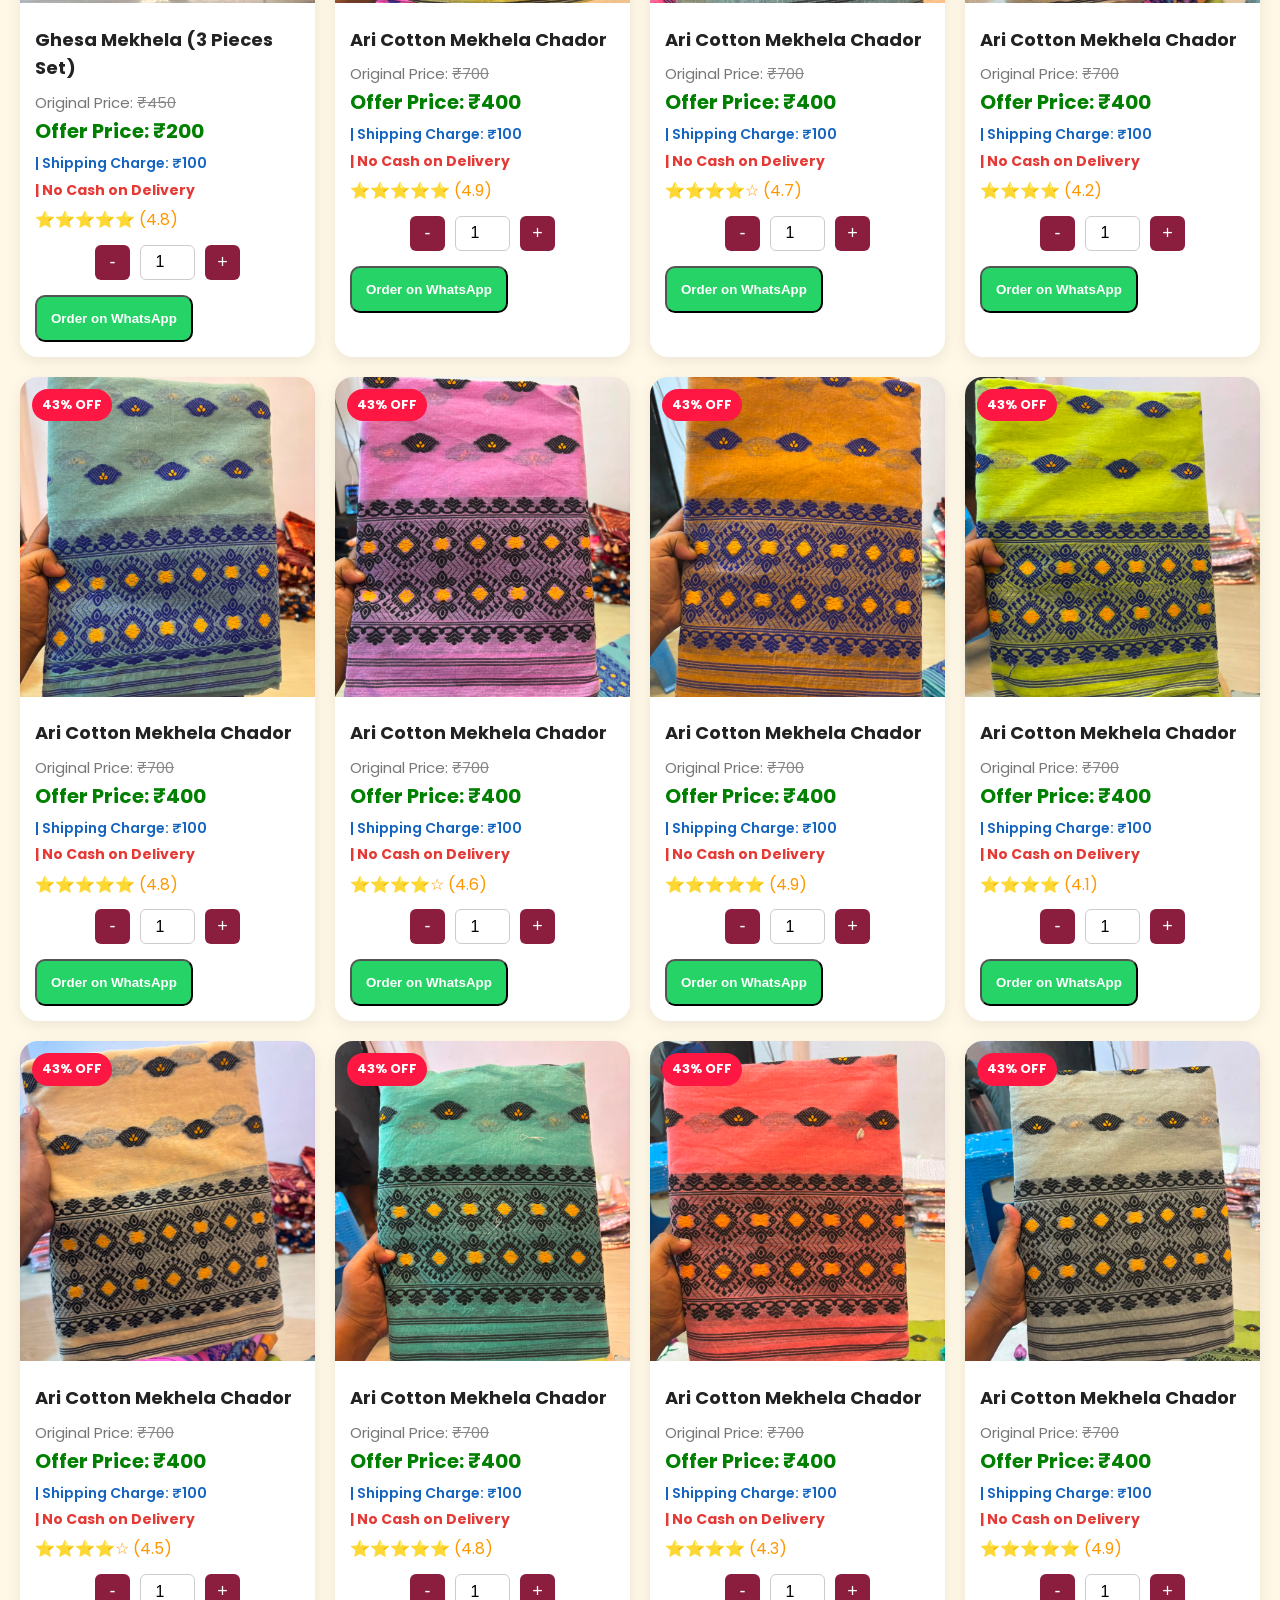
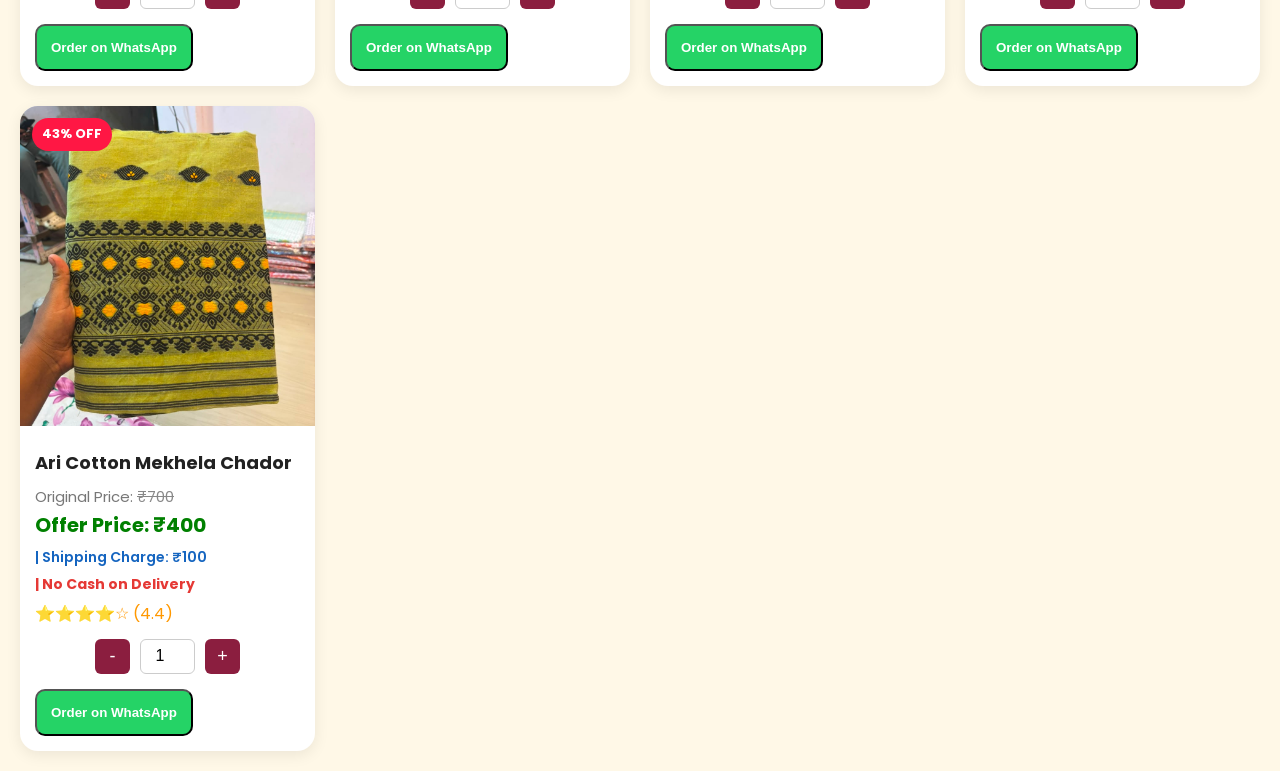
==== commit e99735be: "Final website updates" ====
--- a/shop.html
+++ b/shop.html
@@ -96,11 +96,11 @@
         <p id="popup-shipping"></p>
 
         <a id="popup-whatsapp"
-        class="whatsapp-btn"
-        target="_blank">
-
-        Order on WhatsApp
-
+            class="whatsapp-btn"
+            href="#"
+            target="_blank"
+            rel="noopener">
+            Order on WhatsApp
         </a>
 
     </div>
@@ -108,7 +108,7 @@
 </div>
 </section>
 
-   <script src="script.js?v=2"></script>
+   <script src="script.js?v=3"></script>
 
 </body>
 </html>
--- a/style.css
+++ b/style.css
@@ -936,4 +936,29 @@
         object-fit:cover;
     }
 
+}
+
+/* =========================
+   MOBILE CATEGORY BANNER FIX
+========================= */
+
+@media (max-width: 768px){
+
+    .category-banner{
+        width:100%;
+        height:200px;
+        margin:20px 0;
+        display:block;
+        overflow:hidden;
+        border-radius:15px;
+    }
+
+    .category-banner img{
+        width:100%;
+        height:100%;
+        display:block;
+        object-fit:cover;
+        object-position:center;
+    }
+
 }
